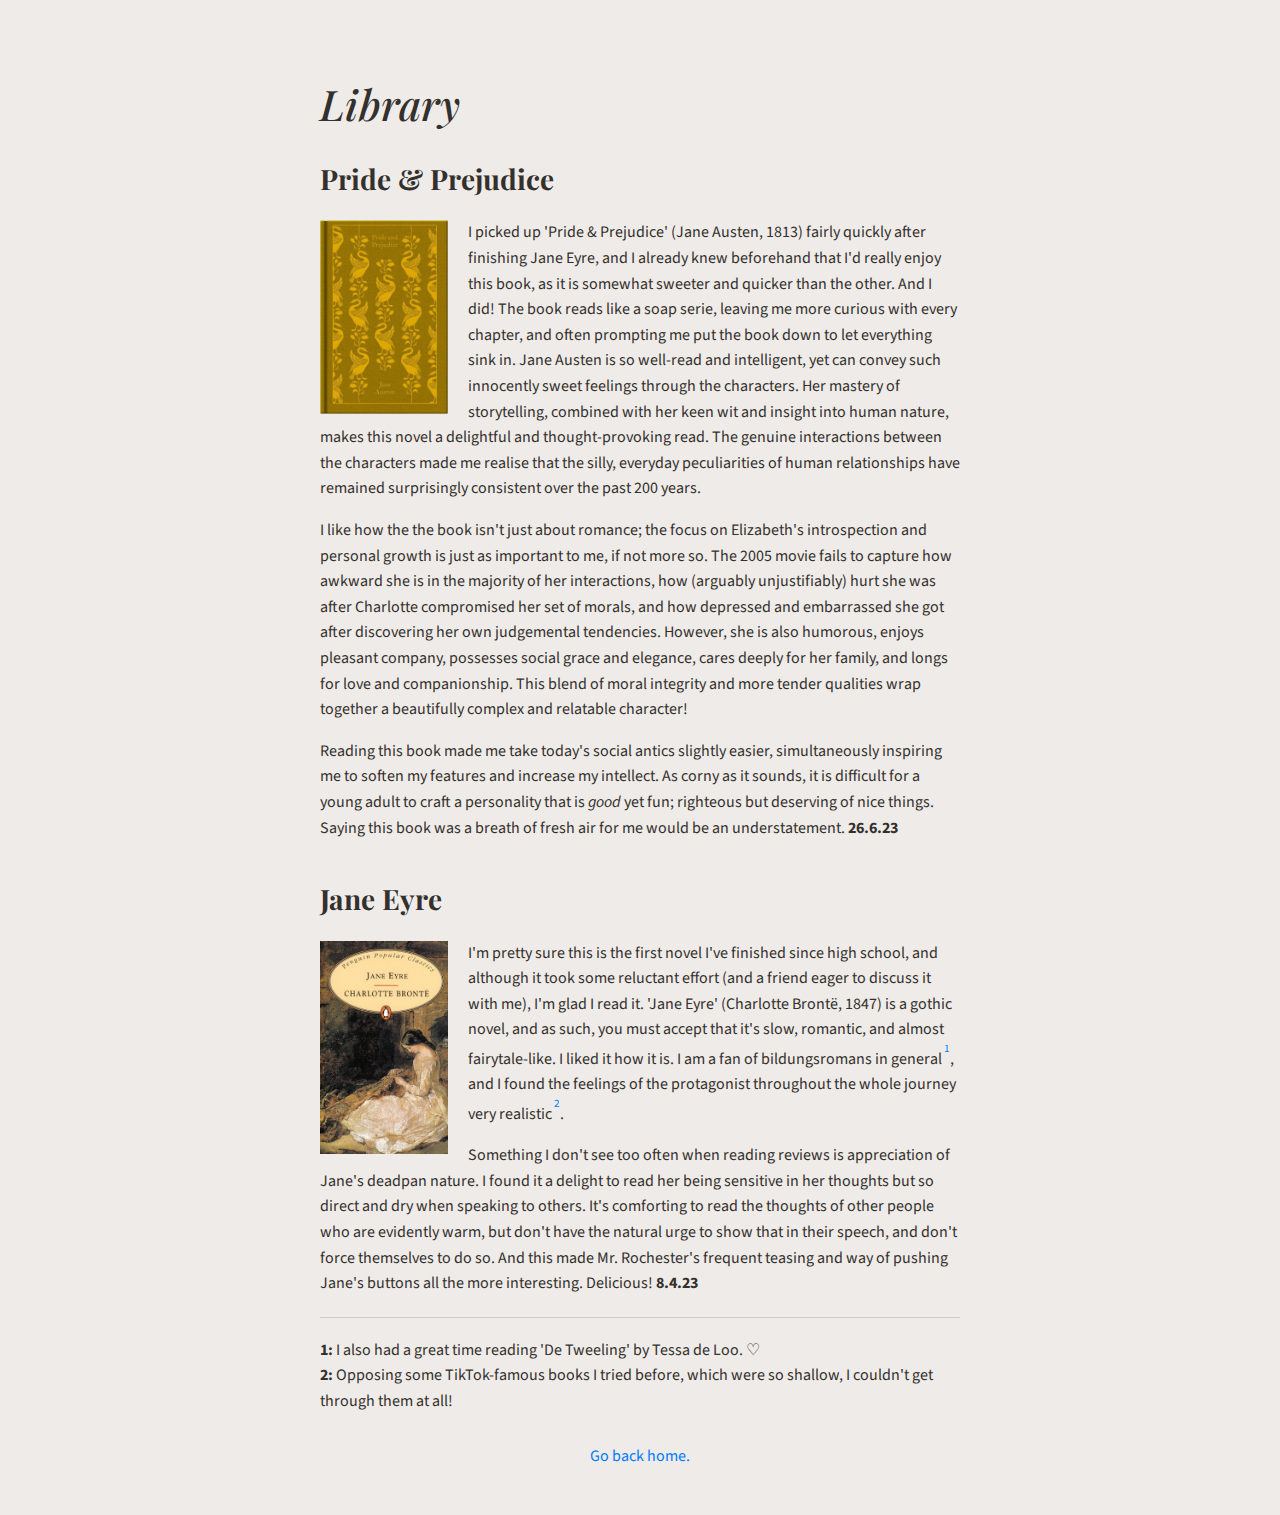
==== library.html @ 381230ec "Library with basic styling & automatic footnotes" ====
<!DOCTYPE html>
<html lang="en">
<head>
    <meta charset="UTF-8">
    <meta name="viewport" content="width=device-width, initial-scale=1.0">
    <title>Library</title>
    <link rel="stylesheet" href="/css/library.css">
</head>
<body>
    <main>
        <h1>Library</h1>
        <article>
            <h2>Pride & Prejudice</h2>
            <p><img src="/img/books/pride_prejudice.jpg" alt="Book cover of Pride & Prejudice, Penguin Clothbound Classics edition" class="book-cover">I picked up 'Pride & Prejudice' (Jane Austen, 1813) fairly quickly after finishing Jane Eyre, and I already knew beforehand that I'd really enjoy this book, as it is somewhat sweeter and quicker than the other. And I did! The book reads like a soap serie, leaving me more curious with every chapter, and often prompting me put the book down to let everything sink in. Jane Austen is so well-read and intelligent, yet can convey such innocently sweet feelings through the characters. Her mastery of storytelling, combined with her keen wit and insight into human nature, makes this novel a delightful and thought-provoking read. The genuine interactions between the characters made me realise that the silly, everyday peculiarities of human relationships have remained surprisingly consistent over the past 200 years.</p>
            <p>I like how the the book isn't just about romance; the focus on Elizabeth's introspection and personal growth is just as important to me, if not more so. The 2005 movie fails to capture how awkward she is in the majority of her interactions, how (arguably unjustifiably) hurt she was after Charlotte compromised her set of morals, and how depressed and embarrassed she got after discovering her own judgemental tendencies. However, she is also humorous, enjoys pleasant company, possesses social grace and elegance, cares deeply for her family, and longs for love and companionship. This blend of moral integrity and more tender qualities wrap together a beautifully complex and relatable character!</p>
            <p>Reading this book made me take today's social antics slightly easier, simultaneously inspiring me to soften my features and increase my intellect. As corny as it sounds, it is difficult for a young adult to craft a personality that is <i>good</i> yet fun; righteous but deserving of nice things. Saying this book was a breath of fresh air for me would be an understatement. <b>26.6.23</b></p>
        </article>
        <article>
            <h2>Jane Eyre</h2>
            <p><img src="/img/books/jane_eyre.jpg" alt="Book cover of Jane Eyre, Penguin Popular Classics edition" class="book-cover">I'm pretty sure this is the first novel I've finished since high school, and although it took some reluctant effort (and a friend eager to discuss it with me), I'm glad I read it. 'Jane Eyre' (Charlotte Brontë, 1847) is a gothic novel, and as such, you must accept that it's slow, romantic, and almost fairytale-like. I liked it how it is. I am a fan of bildungsromans in general<span class="footnote" data-content="I also had a great time reading 'De Tweeling' by Tessa de Loo. ♡"></span>, and I found the feelings of the protagonist throughout the whole journey very realistic<span class="footnote" data-content="Opposing some TikTok-famous books I tried before, which were so shallow, I couldn't get through them at all!"></span>.</p>
            <p>Something I don't see too often when reading reviews is appreciation of Jane's deadpan nature. I found it a delight to read her being sensitive in her thoughts but so direct and dry when speaking to others. It's comforting to read the thoughts of other people who are evidently warm, but don't have the natural urge to show that in their speech, and don't force themselves to do so. And this made Mr. Rochester's frequent teasing and way of pushing Jane's buttons all the more interesting. Delicious! <b>8.4.23</b></p>
        </article>
        <footer>
            <a href="/screen-select.html">Go back home.</a>
        </footer>
    </main>
    <script src="/js/footnotes.js"></script>
</body>
</html>
---- css/library.css ----
@import url('https://fonts.googleapis.com/css2?family=Playfair+Display:ital,wght@0,400;0,500;0,600;0,700;1,400;1,500;1,600;1,700&family=Source+Sans+3:ital,wght@0,300;0,400;0,600;1,300;1,400;1,600&display=swap');

body {
    display: flex;
    justify-content: center;
    align-items: center;
    margin: 0;
    background-color: #EEEBE8;
    color: #34302D;
    font-family: 'Source Sans 3', serif;
}

main {
    max-width: 40rem;
    padding: 3em 0;
}

article {
    margin-bottom: 20px;
}

h1,
h2 {
    font-family: 'Playfair Display', serif;
}

h1 {
    font-weight: 500;
    font-size: 42px;
    font-style: italic;
}

h2 {
    font-weight: 700;
    font-size: 28px;
}

p,
.footnote-content {
    line-height: 1.6em;
}

.book-cover {
    max-width: 128px;
    float: left;
    margin: 0 20px 10px 0;
}

/* Clear the float after each article to prevent layout issues */
article::after {
    content: "";
    display: table;
    clear: both;
}

hr {
    border: none;
    border-top: 1px solid #ccc;
    margin: 20px 0;
}


footer {
    text-align: center;
    margin-top: 30px;
}

footer a {
    text-decoration: none;
    color: #007BFF;
}

footer a:hover {
    text-decoration: underline;
}

.footnote {
    position: relative;
    color: #007BFF;
    cursor: help;
    vertical-align: super;
    font-size: smaller;
    line-height: 1;
    margin-left: 2px;
}

/* Tooltip */
.footnote:hover::after {
    content: attr(data-content);
    position: absolute;
    top: 100%;
    left: 0;
    width: 250px;
    line-height: 1.4em;
    background-color: #fff;
    border: 1px solid #ccc;
    padding: 5px 10px;
    border-radius: 5px;
    box-shadow: 0 0 5px rgba(0, 0, 0, 0.2);
    z-index: 1;
}
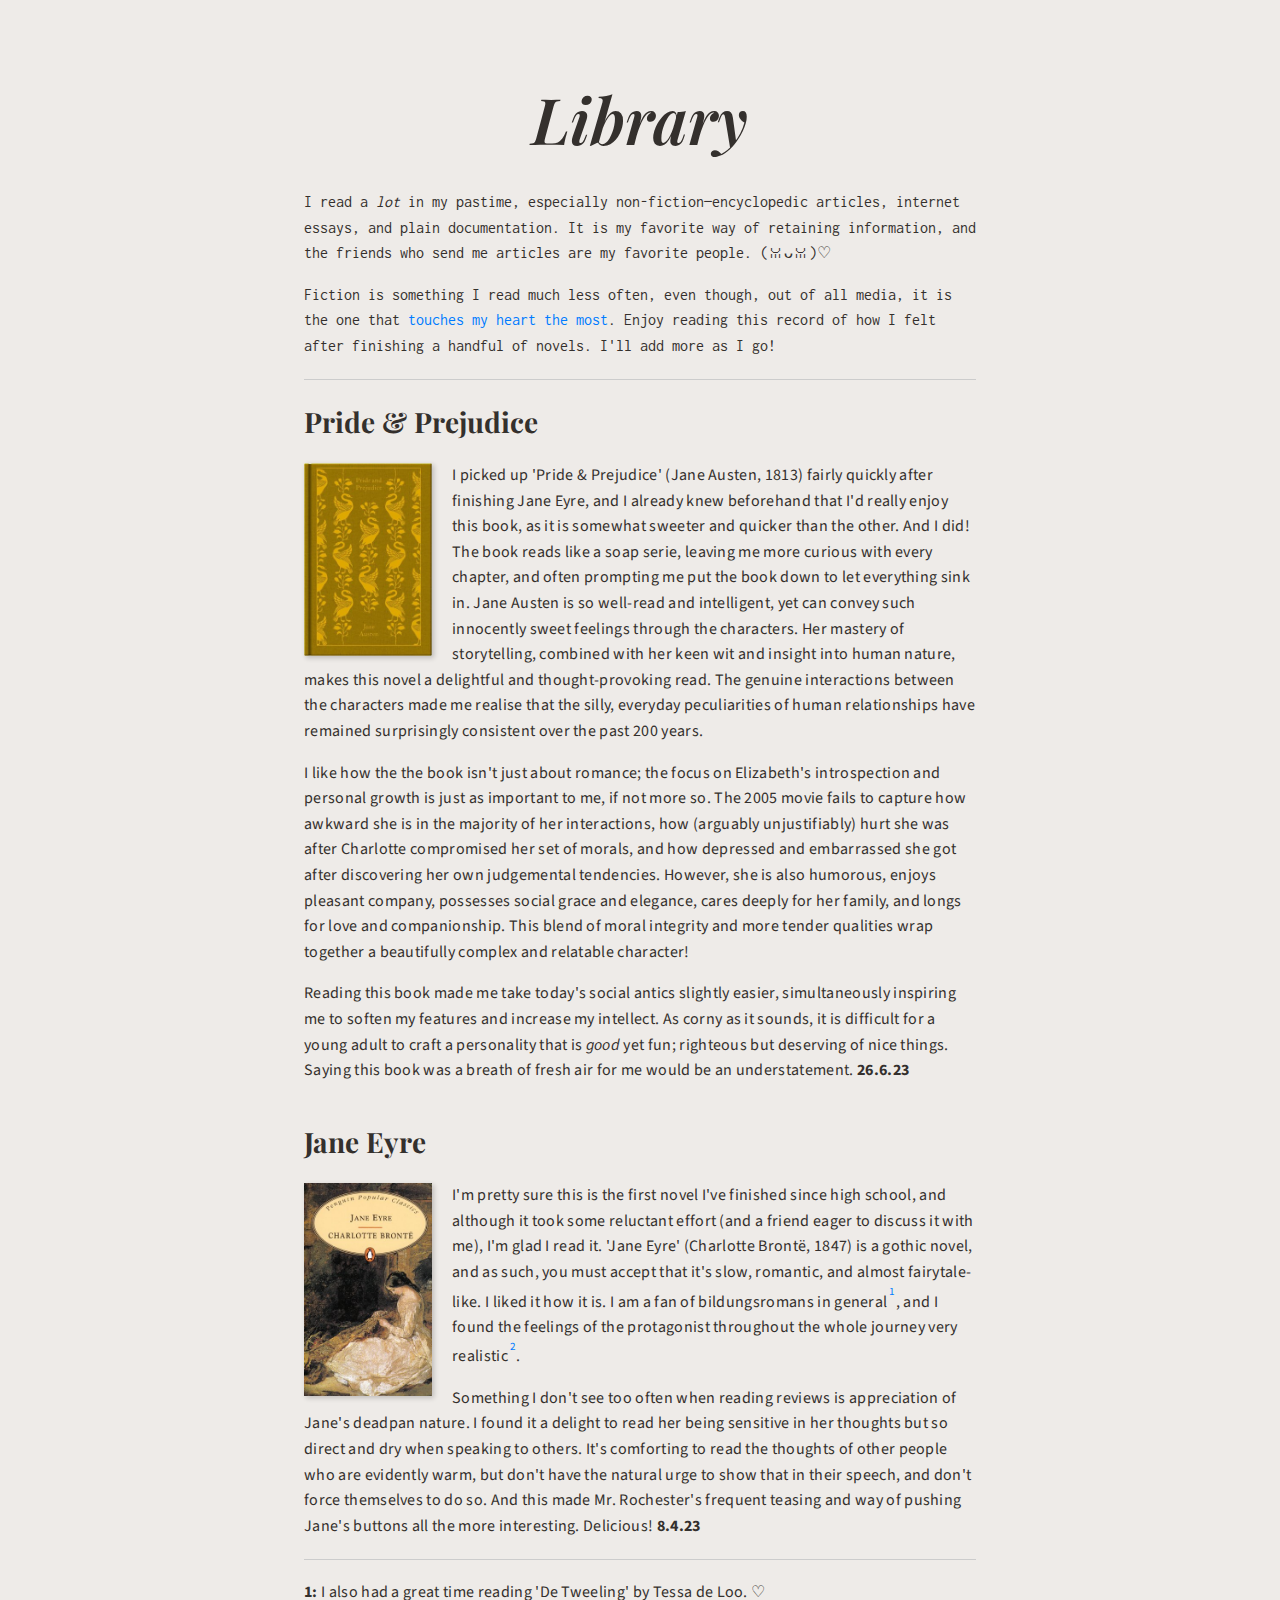
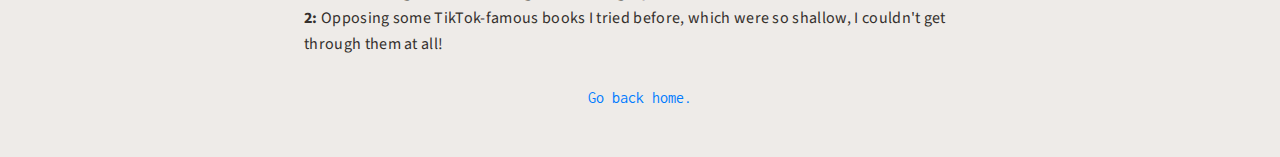
==== commit 13006a01: "Added introduction to library" ====
--- a/library.html
+++ b/library.html
@@ -9,6 +9,11 @@
 <body>
     <main>
         <h1>Library</h1>
+        <div class="introduction">
+            <p>I read a <i>lot</i> in my pastime, especially non-fiction—encyclopedic articles, internet essays, and plain documentation. It is my favorite way of retaining information, and the friends who send me articles are my favorite people. (ꈍᴗꈍ)♡</p>
+            <p>Fiction is something I read much less often, even though, out of all media, it is the one that <a href="https://www.goodreads.com/quotes/5853-you-think-your-pain-and-your-heartbreak-are-unprecedented-in">touches my heart the most</a>. Enjoy reading this record of how I felt after finishing a handful of novels. I'll add more as I go!</p>
+        </div>
+        <hr>
         <article>
             <h2>Pride & Prejudice</h2>
             <p><img src="/img/books/pride_prejudice.jpg" alt="Book cover of Pride & Prejudice, Penguin Clothbound Classics edition" class="book-cover">I picked up 'Pride & Prejudice' (Jane Austen, 1813) fairly quickly after finishing Jane Eyre, and I already knew beforehand that I'd really enjoy this book, as it is somewhat sweeter and quicker than the other. And I did! The book reads like a soap serie, leaving me more curious with every chapter, and often prompting me put the book down to let everything sink in. Jane Austen is so well-read and intelligent, yet can convey such innocently sweet feelings through the characters. Her mastery of storytelling, combined with her keen wit and insight into human nature, makes this novel a delightful and thought-provoking read. The genuine interactions between the characters made me realise that the silly, everyday peculiarities of human relationships have remained surprisingly consistent over the past 200 years.</p>
--- a/css/library.css
+++ b/css/library.css
@@ -1,4 +1,4 @@
-@import url('https://fonts.googleapis.com/css2?family=Playfair+Display:ital,wght@0,400;0,500;0,600;0,700;1,400;1,500;1,600;1,700&family=Source+Sans+3:ital,wght@0,300;0,400;0,600;1,300;1,400;1,600&display=swap');
+@import url('https://fonts.googleapis.com/css2?family=Playfair+Display:ital,wght@0,400;0,500;0,600;0,700;1,400;1,500;1,600;1,700&family=Source+Sans+3:ital,wght@0,300;0,400;0,600;1,300;1,400;1,600&family=Inconsolata:wght@400&display=swap');
 
 body {
     display: flex;
@@ -11,8 +11,8 @@
 }
 
 main {
-    max-width: 40rem;
-    padding: 3em 0;
+    max-width: 42rem;
+    padding: 3em 1em;
 }
 
 article {
@@ -25,9 +25,11 @@
 }
 
 h1 {
-    font-weight: 500;
-    font-size: 42px;
+    font-weight: 600;
+    font-size: 64px;
     font-style: italic;
+    margin: 28px;
+    text-align: center;
 }
 
 h2 {
@@ -40,10 +42,19 @@
     line-height: 1.6em;
 }
 
+article p, .footnote-content {
+    letter-spacing: 0.02em;
+}
+
+footer a, .introduction {
+    font-family: 'Inconsolata', sans-serif;
+}
+
 .book-cover {
     max-width: 128px;
     float: left;
     margin: 0 20px 10px 0;
+    box-shadow: 2px 2px 5px rgba(0, 0, 0, 0.2);
 }
 
 /* Clear the float after each article to prevent layout issues */
@@ -65,12 +76,12 @@
     margin-top: 30px;
 }
 
-footer a {
+a {
     text-decoration: none;
     color: #007BFF;
 }
 
-footer a:hover {
+a:hover {
     text-decoration: underline;
 }
 
